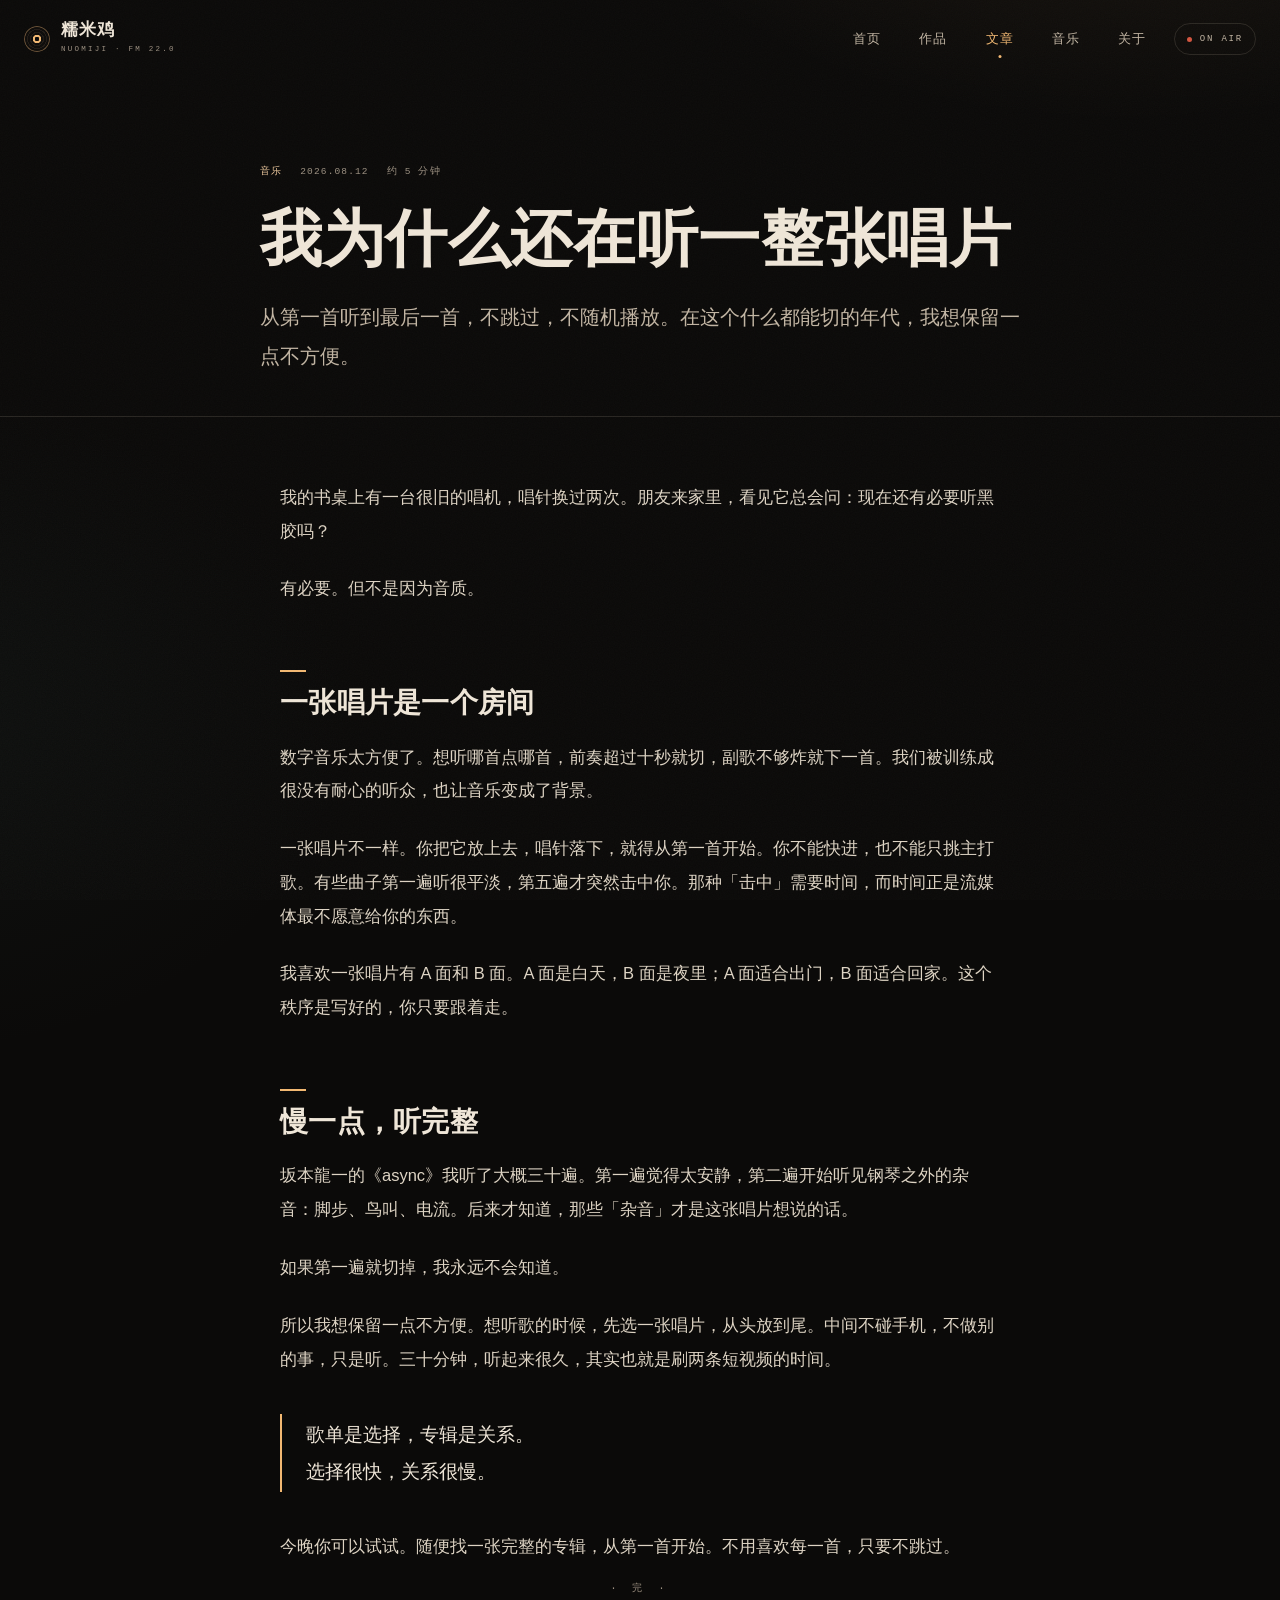
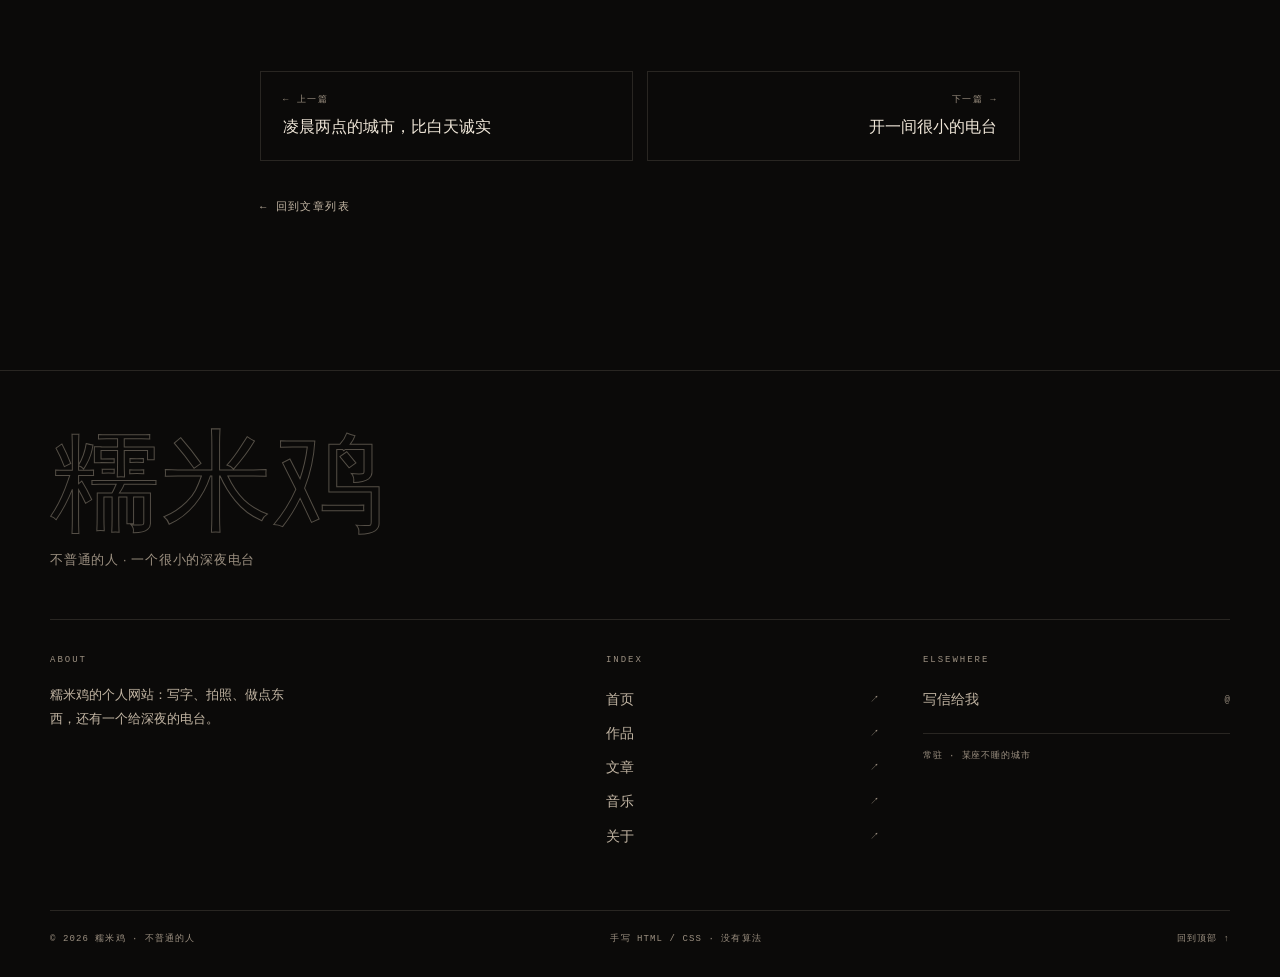
==== posts/still-playing-records.html @ 923f2150 "Add files via upload" ====
<!DOCTYPE html>
<html lang="zh-CN">
<head>
  <meta charset="UTF-8">
  <meta name="viewport" content="width=device-width, initial-scale=1">
  <title>我为什么还在听一整张唱片 — 糯米鸡</title>
  <meta name="description" content="从第一首听到最后一首，不跳过，不随机播放。在这个什么都能切的年代，我想保留一点不方便。">
  <meta name="theme-color" content="#0b0a09">
  <meta name="color-scheme" content="dark">
  <meta property="og:type" content="article">
  <meta property="og:title" content="我为什么还在听一整张唱片 — 糯米鸡">
  <meta property="og:image" content="../assets/img/track-night.jpg">
  <link rel="icon" href="../favicon.svg" type="image/svg+xml">
  <link rel="stylesheet" href="../assets/css/style.css">
</head>
<body id="top" data-page="blog" data-root="../">

  <a class="skip-link" href="#main">跳到主要内容</a>
  <div data-site-header></div>

  <main id="main">
    <article>
      <header class="article-head">
        <div class="wrap">
          <div class="article-meta">
            <span class="tag">音乐</span>
            <span>2026.08.12</span>
            <span>约 5 分钟</span>
          </div>
          <h1 class="article-title">我为什么还在听一整张唱片</h1>
          <p class="article-lede">
            从第一首听到最后一首，不跳过，不随机播放。在这个什么都能切的年代，我想保留一点不方便。
          </p>
        </div>
      </header>

      <div class="article-body">
        <p>我的书桌上有一台很旧的唱机，唱针换过两次。朋友来家里，看见它总会问：现在还有必要听黑胶吗？</p>
        <p>有必要。但不是因为音质。</p>

        <h2>一张唱片是一个房间</h2>
        <p>数字音乐太方便了。想听哪首点哪首，前奏超过十秒就切，副歌不够炸就下一首。我们被训练成很没有耐心的听众，也让音乐变成了背景。</p>
        <p>一张唱片不一样。你把它放上去，唱针落下，就得从第一首开始。你不能快进，也不能只挑主打歌。有些曲子第一遍听很平淡，第五遍才突然击中你。那种「击中」需要时间，而时间正是流媒体最不愿意给你的东西。</p>
        <p>我喜欢一张唱片有 A 面和 B 面。A 面是白天，B 面是夜里；A 面适合出门，B 面适合回家。这个秩序是写好的，你只要跟着走。</p>

        <h2>慢一点，听完整</h2>
        <p>坂本龍一的《async》我听了大概三十遍。第一遍觉得太安静，第二遍开始听见钢琴之外的杂音：脚步、鸟叫、电流。后来才知道，那些「杂音」才是这张唱片想说的话。</p>
        <p>如果第一遍就切掉，我永远不会知道。</p>
        <p>所以我想保留一点不方便。想听歌的时候，先选一张唱片，从头放到尾。中间不碰手机，不做别的事，只是听。三十分钟，听起来很久，其实也就是刷两条短视频的时间。</p>

        <blockquote>
          歌单是选择，专辑是关系。<br>
          选择很快，关系很慢。
        </blockquote>

        <p>今晚你可以试试。随便找一张完整的专辑，从第一首开始。不用喜欢每一首，只要不跳过。</p>

        <p class="article-end">· 完 ·</p>
      </div>
    </article>

    <nav class="article-nav" aria-label="文章导航">
      <a href="the-city-at-2am.html">
        <span>← 上一篇</span>
        <strong>凌晨两点的城市，比白天诚实</strong>
      </a>
      <a class="next" href="a-small-radio-station.html">
        <span>下一篇 →</span>
        <strong>开一间很小的电台</strong>
      </a>
    </nav>
    <p class="article-back"><a class="link-arrow" href="../blog.html">← 回到文章列表</a></p>
  </main>

  <div data-site-footer></div>

  <script src="../assets/js/data.js"></script>
  <script src="../assets/js/site.js"></script>
  <script src="../assets/js/player.js"></script>
</body>
</html>
---- assets/css/style.css ----
/* =========================================================
   糯米鸡 · 深夜频道
   ---------------------------------------------------------
   想改颜色？看下面 :root 里的变量，改一处全站生效。
   想改字号？大部分用了 clamp()，会随屏幕自动缩放。
   ========================================================= */

:root {
  /* 颜色 */
  --bg: #0b0a09;
  --bg-deep: #080706;
  --panel: #141110;
  --panel-2: #191512;
  --line: rgba(238, 224, 200, 0.13);
  --line-strong: rgba(238, 224, 200, 0.28);
  --text: #efe6d8;
  --text-dim: #c2b5a3;
  --muted: #9c9081;
  --amber: #f2b872;
  --amber-soft: #e8c49a;
  --ember: #d9754a;
  --red: #d4553f;

  /* 字体 */
  --serif: "Noto Serif SC", "Source Han Serif SC", "Songti SC", "STSong", Georgia, serif;
  --sans: "Segoe UI", "Noto Sans SC", "Microsoft YaHei", "PingFang SC", sans-serif;
  --mono: "Consolas", "SFMono-Regular", "Roboto Mono", ui-monospace, monospace;

  /* 布局 */
  --wrap: 1180px;
  --gutter: 24px;
}

*,
*::before,
*::after {
  box-sizing: border-box;
}

html {
  scroll-behavior: smooth;
}

body {
  margin: 0;
  min-height: 100vh;
  font-family: var(--sans);
  font-size: 16px;
  line-height: 1.8;
  color: var(--text);
  background:
    radial-gradient(1000px 700px at 88% -12%, rgba(242, 184, 114, 0.10), transparent 62%),
    radial-gradient(760px 560px at -8% 28%, rgba(64, 102, 98, 0.08), transparent 60%),
    var(--bg);
  -webkit-font-smoothing: antialiased;
  text-rendering: optimizeLegibility;
  overflow-x: hidden;
}

/* 全站颗粒感，像一张旧纸 */
body::after {
  content: "";
  position: fixed;
  inset: 0;
  z-index: 90;
  pointer-events: none;
  opacity: 0.05;
  background-image: url("data:image/svg+xml,%3Csvg xmlns='http://www.w3.org/2000/svg' width='180' height='180'%3E%3Cfilter id='n'%3E%3CfeTurbulence type='fractalNoise' baseFrequency='0.82' numOctaves='3' stitchTiles='stitch'/%3E%3C/filter%3E%3Crect width='100%25' height='100%25' filter='url(%23n)' opacity='0.6'/%3E%3C/svg%3E");
}

img {
  display: block;
  max-width: 100%;
  height: auto;
}

a {
  color: inherit;
  text-decoration: none;
}

button {
  font: inherit;
  color: inherit;
  background: none;
  border: 0;
  cursor: pointer;
}

input {
  font: inherit;
}

h1,
h2,
h3,
h4 {
  margin: 0;
  font-family: var(--serif);
  font-weight: 600;
  line-height: 1.18;
  letter-spacing: 0.01em;
  text-wrap: balance;
}

p {
  margin: 0;
}

ol,
ul {
  margin: 0;
  padding: 0;
  list-style: none;
}

::selection {
  background: var(--amber);
  color: #161210;
}

:focus-visible {
  outline: 2px solid var(--amber);
  outline-offset: 4px;
}

::-webkit-scrollbar {
  width: 10px;
}
::-webkit-scrollbar-track {
  background: var(--bg);
}
::-webkit-scrollbar-thumb {
  background: #2a2521;
  border: 2px solid var(--bg);
  border-radius: 8px;
}

.skip-link {
  position: fixed;
  left: 16px;
  top: -60px;
  z-index: 300;
  padding: 10px 16px;
  background: var(--amber);
  color: #161210;
  font-size: 13px;
  transition: top 0.2s;
}
.skip-link:focus {
  top: 16px;
}

.wrap {
  width: min(var(--wrap), calc(100% - var(--gutter) * 2));
  margin-inline: auto;
}

.eyebrow {
  display: flex;
  align-items: center;
  gap: 12px;
  font-family: var(--mono);
  font-size: 10.5px;
  letter-spacing: 0.2em;
  text-transform: uppercase;
  color: var(--muted);
}

.live {
  display: inline-flex;
  align-items: center;
  gap: 8px;
  padding: 5px 11px;
  border: 1px solid rgba(242, 184, 114, 0.32);
  border-radius: 999px;
  color: var(--amber);
  font-size: 9px;
  letter-spacing: 0.18em;
  white-space: nowrap;
}

.live-dot {
  width: 5px;
  height: 5px;
  border-radius: 50%;
  background: var(--red);
  box-shadow: 0 0 0 0 rgba(212, 85, 63, 0.55);
  animation: pulse 2.6s ease-out infinite;
}

@keyframes pulse {
  0% { box-shadow: 0 0 0 0 rgba(212, 85, 63, 0.5); }
  70% { box-shadow: 0 0 0 7px rgba(212, 85, 63, 0); }
  100% { box-shadow: 0 0 0 0 rgba(212, 85, 63, 0); }
}

/* ---------------- 按钮 & 链接 ---------------- */

.btn {
  display: inline-flex;
  align-items: center;
  justify-content: center;
  gap: 10px;
  min-height: 50px;
  padding: 0 24px;
  border: 1px solid transparent;
  border-radius: 999px;
  font-size: 13.5px;
  letter-spacing: 0.04em;
  transition: background 0.25s, color 0.25s, border-color 0.25s, transform 0.25s;
}

.btn svg {
  width: 14px;
  height: 14px;
}

.btn-solid {
  background: var(--amber);
  color: #17130f;
  font-weight: 600;
}

.btn-solid:hover {
  background: #ffcb8b;
  transform: translateY(-2px);
}

.btn-line {
  border-color: var(--line-strong);
  color: var(--text);
}

.btn-line:hover {
  border-color: var(--amber);
  color: var(--amber);
  transform: translateY(-2px);
}

.btn-line span {
  font-size: 12px;
}

.link-arrow {
  display: inline-flex;
  align-items: center;
  gap: 8px;
  font-family: var(--mono);
  font-size: 10.5px;
  letter-spacing: 0.14em;
  text-transform: uppercase;
  color: var(--text-dim);
  white-space: nowrap;
  transition: color 0.25s;
}

.link-arrow span {
  transition: transform 0.25s;
}

.link-arrow:hover {
  color: var(--amber);
}

.link-arrow:hover span {
  transform: translate(2px, -2px);
}

/* ---------------- 顶部导航 ---------------- */

.site-head {
  position: sticky;
  top: 0;
  z-index: 80;
  border-bottom: 1px solid transparent;
  transition: background 0.35s, border-color 0.35s, backdrop-filter 0.35s;
}

.site-head.is-scrolled {
  background: rgba(11, 10, 9, 0.84);
  border-bottom-color: var(--line);
  -webkit-backdrop-filter: blur(16px);
  backdrop-filter: blur(16px);
}

.head-inner {
  display: flex;
  align-items: center;
  justify-content: space-between;
  gap: 28px;
  width: min(1320px, calc(100% - var(--gutter) * 2));
  height: 78px;
  margin-inline: auto;
}

.brand {
  display: inline-flex;
  align-items: center;
  gap: 11px;
  flex-shrink: 0;
}

.brand-disc {
  position: relative;
  width: 26px;
  height: 26px;
  border-radius: 50%;
  background:
    radial-gradient(circle at 50% 50%, var(--bg) 0 2px, var(--amber) 2.5px 4px, transparent 4.5px),
    repeating-radial-gradient(circle at 50% 50%, #211b16 0 1px, #0e0c0a 1px 3px);
  box-shadow: inset 0 0 0 1px rgba(242, 184, 114, 0.35);
  transition: transform 0.6s;
}

.brand:hover .brand-disc {
  transform: rotate(180deg);
}

.brand-name {
  display: block;
  font-family: var(--serif);
  font-size: 17px;
  font-weight: 600;
  letter-spacing: 0.06em;
  line-height: 1.1;
}

.brand-text {
  display: block;
  min-width: 0;
}

.brand-sub {
  display: block;
  margin-top: 3px;
  font-family: var(--mono);
  font-size: 7.5px;
  letter-spacing: 0.3em;
  color: var(--muted);
}

.nav-desktop {
  display: flex;
  align-items: center;
  gap: clamp(20px, 3vw, 38px);
  margin-left: auto;
}

.nav-desktop a {
  position: relative;
  padding: 6px 0;
  font-size: 13px;
  letter-spacing: 0.08em;
  color: var(--text-dim);
  transition: color 0.25s;
}

.nav-desktop a::after {
  content: "";
  position: absolute;
  left: 50%;
  bottom: -1px;
  width: 3px;
  height: 3px;
  border-radius: 50%;
  background: var(--amber);
  opacity: 0;
  transform: translateX(-50%) scale(0);
  transition: 0.25s;
}

.nav-desktop a:hover {
  color: var(--text);
}

.nav-desktop a.is-active {
  color: var(--amber);
}

.nav-desktop a.is-active::after {
  opacity: 1;
  transform: translateX(-50%) scale(1);
}

.head-side {
  display: flex;
  align-items: center;
  gap: 14px;
}

.on-air {
  display: inline-flex;
  align-items: center;
  gap: 8px;
  padding: 7px 12px;
  border: 1px solid var(--line);
  border-radius: 999px;
  font-family: var(--mono);
  font-size: 9px;
  letter-spacing: 0.2em;
  color: var(--text-dim);
}

.on-air .dot {
  width: 5px;
  height: 5px;
  border-radius: 50%;
  background: var(--red);
  animation: blink 2.2s steps(2, end) infinite;
}

@keyframes blink {
  50% { opacity: 0.25; }
}

.menu-btn {
  display: none;
  align-items: center;
  gap: 10px;
  padding: 8px 0 8px 10px;
  font-family: var(--mono);
  font-size: 10px;
  letter-spacing: 0.18em;
  color: var(--text-dim);
}

.menu-btn i {
  display: block;
  width: 20px;
  border-top: 1px solid currentColor;
  border-bottom: 1px solid currentColor;
  height: 7px;
  transition: 0.3s;
}

.mobile-menu {
  position: fixed;
  inset: 0;
  width: 100%;
  max-width: none;
  height: 100%;
  max-height: none;
  margin: 0;
  padding: 24px var(--gutter) 36px;
  border: 0;
  display: none;
  flex-direction: column;
  overflow: auto;
  color: var(--text);
  background:
    radial-gradient(700px 500px at 90% 0%, rgba(242, 184, 114, 0.13), transparent 60%),
    var(--bg);
}

.mobile-menu[open] {
  display: flex;
  animation: menu-in 0.3s ease both;
}

.mobile-menu:focus {
  outline: none;
}

.mobile-menu::backdrop {
  background: rgba(6, 5, 4, 0.72);
  -webkit-backdrop-filter: blur(8px);
  backdrop-filter: blur(8px);
}

@keyframes menu-in {
  from { opacity: 0; }
  to { opacity: 1; }
}

.mobile-menu-top {
  display: flex;
  align-items: center;
  justify-content: space-between;
  height: 54px;
}

.menu-close {
  width: 44px;
  height: 44px;
  border: 1px solid var(--line);
  border-radius: 50%;
  display: grid;
  place-items: center;
  font-size: 18px;
  color: var(--text-dim);
}

.mobile-nav {
  margin-top: auto;
  margin-bottom: auto;
  display: flex;
  flex-direction: column;
  gap: 4px;
}

.mobile-nav a {
  display: flex;
  align-items: baseline;
  gap: 16px;
  padding: 10px 0;
  font-family: var(--serif);
  font-size: clamp(34px, 9vw, 46px);
  border-bottom: 1px solid var(--line);
}

.mobile-nav a span {
  font-family: var(--mono);
  font-size: 9px;
  letter-spacing: 0.2em;
  color: var(--muted);
}

.mobile-nav a.is-active {
  color: var(--amber);
}

.mobile-menu-foot {
  display: flex;
  justify-content: space-between;
  gap: 16px;
  font-family: var(--mono);
  font-size: 9px;
  letter-spacing: 0.16em;
  color: var(--muted);
  text-transform: uppercase;
}

/* ---------------- 页脚 ---------------- */

.site-foot {
  margin-top: clamp(90px, 12vw, 150px);
  border-top: 1px solid var(--line);
  padding: 56px 0 30px;
}

.foot-word {
  font-family: var(--serif);
  font-size: clamp(54px, 10vw, 110px);
  line-height: 1;
  letter-spacing: 0.02em;
  color: transparent;
  -webkit-text-stroke: 1px rgba(238, 224, 200, 0.32);
}

.foot-tag {
  margin-top: 12px;
  font-size: 12.5px;
  letter-spacing: 0.06em;
  color: var(--muted);
}

.foot-grid {
  display: grid;
  grid-template-columns: 1.5fr 0.8fr 0.9fr;
  gap: 44px;
  margin-top: 48px;
  padding-top: 32px;
  border-top: 1px solid var(--line);
}

.foot-label {
  margin-bottom: 14px;
  font-family: var(--mono);
  font-size: 9px;
  letter-spacing: 0.22em;
  color: var(--muted);
  text-transform: uppercase;
}

.foot-about {
  max-width: 34ch;
  font-size: 13px;
  line-height: 1.9;
  color: var(--text-dim);
}

.foot-links a,
.foot-links span {
  display: flex;
  align-items: center;
  justify-content: space-between;
  padding: 5px 0;
  font-size: 13.5px;
  color: var(--text-dim);
  transition: color 0.2s;
}

.foot-links a:hover {
  color: var(--amber);
}

.foot-links em {
  font-style: normal;
  font-family: var(--mono);
  font-size: 9px;
  color: var(--muted);
}

.foot-place {
  margin-top: 16px;
  padding-top: 14px;
  border-top: 1px solid var(--line);
  font-family: var(--mono);
  font-size: 9px;
  line-height: 1.9;
  letter-spacing: 0.1em;
  color: var(--muted);
}

.foot-bottom {
  display: flex;
  justify-content: space-between;
  gap: 20px;
  margin-top: 56px;
  padding-top: 20px;
  border-top: 1px solid var(--line);
  font-family: var(--mono);
  font-size: 9px;
  letter-spacing: 0.12em;
  color: var(--muted);
  text-transform: uppercase;
}

.foot-bottom a:hover {
  color: var(--amber);
}

/* ---------------- 首页 Hero ---------------- */

.hero {
  position: relative;
  padding: clamp(48px, 7vw, 84px) 0 0;
  overflow: hidden;
}

.hero::before {
  content: "";
  position: absolute;
  width: 60vw;
  height: 60vw;
  max-width: 760px;
  max-height: 760px;
  right: -14vw;
  top: -18vw;
  border-radius: 50%;
  background: radial-gradient(circle, rgba(242, 184, 114, 0.12), transparent 62%);
  pointer-events: none;
}

.hero-grid {
  display: grid;
  grid-template-columns: minmax(0, 1.15fr) minmax(280px, 0.85fr);
  align-items: center;
  gap: clamp(32px, 6vw, 72px);
}

.hero-eyebrow {
  flex-wrap: wrap;
  margin-bottom: clamp(24px, 4vw, 38px);
}

.hero-name {
  font-size: clamp(74px, 12.5vw, 164px);
  line-height: 0.94;
  letter-spacing: 0.015em;
  font-weight: 600;
}

.hero-period {
  color: var(--amber);
}

.hero-tag {
  margin-top: 16px;
  font-family: var(--serif);
  font-size: clamp(20px, 2.6vw, 30px);
  letter-spacing: 0.22em;
  color: var(--amber-soft);
}

.hero-lede {
  max-width: 32em;
  margin-top: 26px;
  font-size: 15.5px;
  line-height: 2;
  color: var(--text-dim);
}

.hero-actions {
  display: flex;
  flex-wrap: wrap;
  gap: 12px;
  margin-top: 34px;
}

.hero-note {
  margin-top: 28px;
  font-family: var(--mono);
  font-size: 9.5px;
  letter-spacing: 0.2em;
  color: var(--muted);
  text-transform: uppercase;
}

.hero-visual {
  display: flex;
  flex-direction: column;
  align-items: center;
  gap: 18px;
  width: 100%;
  max-width: 460px;
  justify-self: end;
}

.vinyl-wrap {
  position: relative;
  display: grid;
  place-items: center;
  width: 100%;
  aspect-ratio: 1;
}

.vinyl-glow {
  position: absolute;
  inset: -14%;
  border-radius: 50%;
  background: radial-gradient(circle, rgba(242, 184, 114, 0.2), transparent 62%);
  filter: blur(16px);
}

.vinyl-wrap::after {
  content: "";
  position: absolute;
  inset: 1%;
  border: 1px solid var(--line);
  border-radius: 50%;
  pointer-events: none;
}

.vinyl {
  width: 88%;
  aspect-ratio: 1;
  border-radius: 50%;
  object-fit: cover;
  animation: spin 120s linear infinite;
  box-shadow:
    0 30px 70px rgba(0, 0, 0, 0.65),
    0 0 0 1px rgba(238, 224, 200, 0.08);
}

.vinyl-hole {
  position: absolute;
  width: 11px;
  height: 11px;
  border-radius: 50%;
  background: var(--bg);
  box-shadow: 0 0 0 1px rgba(238, 224, 200, 0.3);
}

@keyframes spin {
  to { transform: rotate(360deg); }
}

.hero-caption {
  display: flex;
  justify-content: space-between;
  width: 88%;
  font-family: var(--mono);
  font-size: 8.5px;
  letter-spacing: 0.2em;
  color: var(--muted);
  text-transform: uppercase;
}

/* 滚动字幕 */

.marquee {
  margin-top: clamp(48px, 7vw, 84px);
  padding: 15px 0;
  border-top: 1px solid var(--line);
  border-bottom: 1px solid var(--line);
  overflow: hidden;
}

.marquee-track {
  display: flex;
  width: max-content;
  animation: marquee 36s linear infinite;
  white-space: nowrap;
}

.marquee-group {
  display: flex;
  align-items: center;
  gap: 34px;
  flex-shrink: 0;
  padding-right: 34px;
}

.marquee:hover .marquee-track {
  animation-play-state: paused;
}

.marquee span {
  font-family: var(--serif);
  font-size: 17px;
  color: var(--text-dim);
  letter-spacing: 0.08em;
}

.marquee i {
  font-style: normal;
  font-size: 10px;
  color: var(--amber);
}

@keyframes marquee {
  to { transform: translateX(-50%); }
}

.clock-sep {
  color: var(--amber);
  padding: 0 1px;
}

/* ---------------- 通用 section ---------------- */

.section {
  padding-top: clamp(76px, 10vw, 124px);
}

.sec-head {
  display: grid;
  grid-template-columns: 56px minmax(0, 1fr) auto;
  align-items: end;
  gap: 18px;
  margin-bottom: 36px;
  padding-bottom: 24px;
  border-bottom: 1px solid var(--line);
}

.sec-index {
  padding-bottom: 6px;
  font-family: var(--mono);
  font-size: 10px;
  letter-spacing: 0.2em;
  color: var(--amber);
}

.sec-head h2 {
  font-size: clamp(30px, 4vw, 44px);
}

.sec-en {
  margin-top: 8px;
  font-family: var(--mono);
  font-size: 9px;
  letter-spacing: 0.26em;
  color: var(--muted);
  text-transform: uppercase;
}

.sec-head .link-arrow {
  padding-bottom: 6px;
}

/* ---------------- 作品卡片 ---------------- */

.works-featured {
  display: grid;
  grid-template-columns: 1.18fr 0.82fr;
  grid-auto-rows: clamp(220px, 23vw, 286px);
  gap: 16px;
}

.works-featured .work-card:first-child {
  grid-row: span 2;
}

.work-card {
  position: relative;
  height: 100%;
  overflow: hidden;
  border: 1px solid var(--line);
  background: var(--panel);
}

.work-link {
  position: relative;
  display: block;
  height: 100%;
  width: 100%;
  text-align: left;
}

.work-media {
  position: absolute;
  inset: 0;
}

.work-media img {
  width: 100%;
  height: 100%;
  object-fit: cover;
  filter: saturate(0.92) brightness(0.86);
  transition: transform 1.1s cubic-bezier(0.2, 0.7, 0, 1), filter 0.5s;
}

.work-media::after {
  content: "";
  position: absolute;
  inset: 0;
  background: linear-gradient(
    180deg,
    rgba(8, 6, 5, 0.4) 0%,
    rgba(8, 6, 5, 0) 34%,
    rgba(8, 6, 5, 0.12) 55%,
    rgba(8, 6, 5, 0.94) 100%
  );
}

.work-card:hover .work-media img {
  transform: scale(1.045);
  filter: saturate(1) brightness(0.98);
}

.work-tags {
  position: absolute;
  top: 15px;
  left: 16px;
  right: 16px;
  z-index: 2;
  display: flex;
  justify-content: space-between;
  gap: 12px;
  font-family: var(--mono);
  font-size: 9px;
  letter-spacing: 0.16em;
  text-transform: uppercase;
  color: rgba(239, 230, 216, 0.85);
}

.work-tags span:last-child {
  color: var(--amber);
}

.work-caption {
  position: absolute;
  left: 20px;
  right: 66px;
  bottom: 18px;
  z-index: 2;
}

.work-kicker {
  display: block;
  margin-bottom: 7px;
  font-family: var(--mono);
  font-size: 9px;
  letter-spacing: 0.2em;
  color: var(--amber);
  text-transform: uppercase;
}

.work-caption h3 {
  font-size: clamp(18px, 1.8vw, 24px);
  line-height: 1.35;
}

.work-desc {
  display: block;
  max-height: 0;
  margin-top: 7px;
  overflow: hidden;
  font-size: 12.5px;
  line-height: 1.7;
  color: rgba(239, 230, 216, 0.78);
  opacity: 0;
  transition: max-height 0.45s, opacity 0.45s;
}

.work-card:hover .work-desc {
  max-height: 76px;
  opacity: 1;
}

.work-arrow {
  position: absolute;
  right: 16px;
  bottom: 16px;
  z-index: 2;
  display: grid;
  place-items: center;
  width: 34px;
  height: 34px;
  border: 1px solid var(--line-strong);
  border-radius: 50%;
  font-size: 13px;
  color: var(--text);
  opacity: 0;
  transform: translateY(6px);
  transition: 0.35s;
}

.work-card:hover .work-arrow {
  opacity: 1;
  transform: none;
  border-color: var(--amber);
  color: var(--amber);
}

.works-featured .work-card:not(:first-child) .work-desc {
  display: none;
}

.works-featured .work-card:not(:first-child) .work-caption h3 {
  font-size: clamp(17px, 1.5vw, 21px);
}

/* 作品页网格 */

.works-grid {
  display: grid;
  grid-template-columns: repeat(3, minmax(0, 1fr));
  gap: 16px;
}

.works-grid .work-card {
  height: auto;
  aspect-ratio: 4 / 3;
}

.filters {
  display: flex;
  flex-wrap: wrap;
  gap: 8px;
  margin-bottom: 30px;
}

.filter {
  display: inline-flex;
  align-items: center;
  gap: 7px;
  padding: 8px 15px;
  border: 1px solid var(--line);
  border-radius: 999px;
  font-family: var(--mono);
  font-size: 10px;
  letter-spacing: 0.12em;
  color: var(--muted);
  transition: 0.25s;
}

.filter span {
  font-size: 8.5px;
  opacity: 0.55;
}

.filter:hover {
  color: var(--text);
  border-color: var(--line-strong);
}

.filter.is-active {
  background: var(--amber);
  border-color: var(--amber);
  color: #17130f;
}

.filter.is-active span {
  opacity: 0.7;
}

.empty {
  padding: 70px 0;
  text-align: center;
  font-family: var(--serif);
  font-size: 20px;
  color: var(--muted);
}

/* ---------------- 文章列表 ---------------- */

.post-list {
  border-top: 1px solid var(--line);
}

.post-row {
  display: grid;
  grid-template-columns: 112px minmax(0, 1fr) 84px 26px;
  align-items: start;
  gap: 24px;
  padding: 26px 0;
  border-bottom: 1px solid var(--line);
  transition: background 0.3s, padding 0.3s;
}

.post-row:hover {
  background: rgba(242, 184, 114, 0.035);
}

.post-date {
  padding-top: 7px;
  font-family: var(--mono);
  font-size: 10px;
  letter-spacing: 0.08em;
  color: var(--muted);
  white-space: nowrap;
}

.post-title {
  display: block;
  font-family: var(--serif);
  font-size: clamp(19px, 2.1vw, 26px);
  line-height: 1.45;
  transition: color 0.25s;
}

.post-row:hover .post-title {
  color: var(--amber);
}

.post-excerpt {
  display: -webkit-box;
  max-width: 66ch;
  margin-top: 7px;
  overflow: hidden;
  font-size: 13.5px;
  line-height: 1.8;
  color: var(--muted);
  -webkit-line-clamp: 2;
  -webkit-box-orient: vertical;
}

.post-tag {
  justify-self: start;
  margin-top: 6px;
  padding: 3px 9px;
  border: 1px solid rgba(242, 184, 114, 0.25);
  border-radius: 999px;
  font-family: var(--mono);
  font-size: 8.5px;
  letter-spacing: 0.1em;
  color: var(--amber-soft);
  white-space: nowrap;
}

.post-arrow {
  align-self: center;
  font-size: 14px;
  color: var(--muted);
  transition: 0.25s;
}

.post-row:hover .post-arrow {
  color: var(--amber);
  transform: translate(2px, -2px);
}

.post-year {
  display: flex;
  align-items: baseline;
  gap: 14px;
  margin: 44px 0 6px;
  font-family: var(--serif);
  font-size: 26px;
  color: var(--text);
}

.post-year em {
  font-family: var(--mono);
  font-size: 9px;
  font-style: normal;
  letter-spacing: 0.22em;
  color: var(--muted);
}

.post-year:first-child {
  margin-top: 0;
}

.blog-layout {
  display: grid;
  grid-template-columns: minmax(0, 1fr) 296px;
  gap: clamp(40px, 6vw, 72px);
  align-items: start;
}

.blog-aside {
  position: sticky;
  top: 110px;
  padding-left: 26px;
  border-left: 1px solid var(--line);
}

.blog-aside h3 {
  font-size: 20px;
  margin-bottom: 12px;
}

.blog-aside p {
  font-size: 13.5px;
  line-height: 1.9;
  color: var(--muted);
}

.blog-aside .aside-block + .aside-block {
  margin-top: 30px;
  padding-top: 26px;
  border-top: 1px solid var(--line);
}

.blog-aside .link-arrow {
  margin-top: 14px;
}

/* ---------------- 深夜频道 · 首页播放器 ---------------- */

.radio-card > audio,
.player > audio {
  display: none;
}

.radio-card {
  display: grid;
  grid-template-columns: minmax(240px, 360px) minmax(0, 1fr);
  gap: clamp(26px, 4vw, 52px);
  padding: clamp(18px, 2.6vw, 30px);
  border: 1px solid var(--line);
  background:
    linear-gradient(140deg, rgba(242, 184, 114, 0.07), transparent 42%),
    var(--panel);
}

.radio-art {
  position: relative;
  aspect-ratio: 1;
  overflow: hidden;
  border: 1px solid var(--line);
}

.radio-art img {
  width: 100%;
  height: 100%;
  object-fit: cover;
}

.radio-badge {
  position: absolute;
  top: 14px;
  left: 14px;
  display: inline-flex;
  align-items: center;
  gap: 7px;
  padding: 5px 10px;
  border-radius: 999px;
  background: rgba(10, 8, 7, 0.7);
  -webkit-backdrop-filter: blur(8px);
  backdrop-filter: blur(8px);
  font-family: var(--mono);
  font-size: 8px;
  letter-spacing: 0.18em;
  color: var(--amber);
}

.radio-badge::before {
  content: "";
  width: 4px;
  height: 4px;
  border-radius: 50%;
  background: var(--red);
}

.radio-body {
  display: flex;
  flex-direction: column;
  min-width: 0;
}

.radio-title {
  margin-top: 8px;
  font-size: clamp(32px, 4vw, 48px);
  line-height: 1.05;
}

.radio-note {
  margin-top: 8px;
  font-size: 13.5px;
  color: var(--text-dim);
}

.wave {
  display: flex;
  align-items: flex-end;
  gap: 3px;
  height: 42px;
  margin-top: 22px;
  overflow: hidden;
}

.wave span {
  flex: 1;
  min-height: 2px;
  border-radius: 1px;
  background: linear-gradient(to top, rgba(217, 117, 74, 0.5), var(--amber));
  opacity: 0.32;
  transition: opacity 0.3s;
}

.radio-card.is-playing .wave span {
  opacity: 0.85;
  animation: wave 1.2s ease-in-out infinite alternate;
  animation-delay: calc(var(--i) * 0.055s);
}

@keyframes wave {
  from { transform: scaleY(0.35); }
  to { transform: scaleY(1); }
}

.progress {
  position: relative;
  height: 22px;
  margin-top: 14px;
  cursor: pointer;
  touch-action: none;
}

.progress::before {
  content: "";
  position: absolute;
  left: 0;
  right: 0;
  top: 10px;
  height: 2px;
  background: rgba(238, 224, 200, 0.14);
}

.progress-fill {
  position: absolute;
  left: 0;
  top: 10px;
  height: 2px;
  width: 0%;
  background: var(--amber);
}

.progress-fill::after {
  content: "";
  position: absolute;
  right: -3px;
  top: -3px;
  width: 8px;
  height: 8px;
  border-radius: 50%;
  background: var(--amber);
  opacity: 0;
  transition: opacity 0.2s;
}

.progress:hover .progress-fill::after {
  opacity: 1;
}

.radio-times {
  display: flex;
  justify-content: space-between;
  margin-top: -4px;
  font-family: var(--mono);
  font-size: 9px;
  letter-spacing: 0.1em;
  color: var(--muted);
}

.radio-actions {
  display: flex;
  align-items: center;
  gap: 16px;
  margin-top: 20px;
}

.play-orb {
  display: grid;
  place-items: center;
  width: 54px;
  height: 54px;
  flex-shrink: 0;
  border-radius: 50%;
  background: var(--amber);
  color: #17130f;
  transition: transform 0.25s, background 0.25s;
}

.play-orb:hover {
  transform: scale(1.06);
  background: #ffcb8b;
}

.play-orb svg {
  width: 17px;
  height: 17px;
}

.radio-hint {
  font-family: var(--mono);
  font-size: 9px;
  line-height: 1.9;
  letter-spacing: 0.12em;
  color: var(--muted);
  text-transform: uppercase;
}

.track-list {
  margin-top: 20px;
  border-top: 1px solid var(--line);
}

.track-list button {
  display: grid;
  grid-template-columns: 30px minmax(0, 1fr) auto;
  align-items: center;
  gap: 10px;
  width: 100%;
  padding: 11px 0;
  border-bottom: 1px solid var(--line);
  text-align: left;
  font-size: 13px;
  color: var(--text-dim);
  transition: color 0.2s;
}

.track-list button:hover {
  color: var(--text);
}

.track-list button.is-active {
  color: var(--amber);
}

.track-list .idx {
  font-family: var(--mono);
  font-size: 9px;
  color: var(--muted);
}

.track-list .dur {
  font-family: var(--mono);
  font-size: 9px;
  color: var(--muted);
}

/* ---------------- 关于首页片段 ---------------- */

.about-teaser {
  display: grid;
  grid-template-columns: 0.85fr 1.15fr;
  gap: clamp(32px, 6vw, 72px);
  align-items: center;
}

.about-teaser figure {
  margin: 0;
  position: relative;
}

.about-teaser img {
  width: 100%;
  aspect-ratio: 4 / 3;
  object-fit: cover;
  border: 1px solid var(--line);
  filter: saturate(0.9);
}

.about-teaser blockquote {
  margin: 0;
}

.about-teaser h2 {
  margin-top: 16px;
  font-size: clamp(27px, 3.4vw, 40px);
  line-height: 1.5;
}

.about-teaser p {
  max-width: 46ch;
  margin-top: 18px;
  font-size: 14px;
  line-height: 1.95;
  color: var(--text-dim);
}

.about-teaser .link-arrow {
  margin-top: 24px;
}

/* ---------------- 页面头部 ---------------- */

.page-head {
  padding: clamp(52px, 8vw, 96px) 0 clamp(34px, 5vw, 54px);
  border-bottom: 1px solid var(--line);
}

.page-head .eyebrow {
  margin-bottom: 22px;
}

.page-head h1 {
  font-size: clamp(54px, 9vw, 108px);
  line-height: 1;
}

.page-head .dot {
  color: var(--amber);
}

.page-lede {
  max-width: 36em;
  margin-top: 22px;
  font-family: var(--serif);
  font-size: clamp(17px, 2vw, 21px);
  line-height: 1.9;
  color: var(--text-dim);
}

.page-meta {
  display: flex;
  flex-wrap: wrap;
  gap: 18px;
  margin-top: 28px;
  font-family: var(--mono);
  font-size: 9.5px;
  letter-spacing: 0.16em;
  color: var(--muted);
  text-transform: uppercase;
}

.page-meta span {
  display: inline-flex;
  align-items: center;
  gap: 8px;
}

.page-meta span::before {
  content: "";
  width: 3px;
  height: 3px;
  border-radius: 50%;
  background: var(--amber);
  opacity: 0.7;
}

/* ---------------- 音乐页播放器 ---------------- */

.player {
  display: grid;
  grid-template-columns: minmax(280px, 430px) minmax(0, 1fr);
  gap: clamp(28px, 4.5vw, 56px);
  padding: clamp(18px, 2.6vw, 32px);
  border: 1px solid var(--line);
  background:
    radial-gradient(700px 360px at 0% 0%, rgba(242, 184, 114, 0.06), transparent 60%),
    var(--panel);
}

.player-art {
  position: relative;
  aspect-ratio: 1;
  overflow: hidden;
  background: #070606;
  border: 1px solid var(--line);
}

.player-art img {
  width: 100%;
  height: 100%;
  object-fit: cover;
  transition: transform 10s linear, opacity 0.4s;
}

.player.is-playing .player-art img {
  transform: scale(1.045);
}

.player-art::after {
  content: "";
  position: absolute;
  inset: 0;
  box-shadow: inset 0 0 90px rgba(0, 0, 0, 0.55);
  pointer-events: none;
}

.player-no {
  position: absolute;
  left: 16px;
  bottom: 12px;
  z-index: 2;
  font-family: var(--mono);
  font-size: 10px;
  letter-spacing: 0.22em;
  color: var(--amber);
}

.player-body {
  display: flex;
  flex-direction: column;
  min-width: 0;
  padding: 6px 0;
}

.player-head h2 {
  margin-top: 10px;
  font-size: clamp(38px, 5vw, 62px);
  line-height: 1.02;
}

.player-en {
  margin-top: 9px;
  font-family: var(--mono);
  font-size: 9px;
  letter-spacing: 0.3em;
  color: var(--muted);
  text-transform: uppercase;
}

.player-note {
  max-width: 40ch;
  margin-top: 14px;
  font-size: 13.5px;
  line-height: 1.85;
  color: var(--text-dim);
}

.player-status {
  min-height: 0;
  margin-top: 8px;
  font-size: 11.5px;
  line-height: 1.7;
  color: var(--ember);
}

.player-status:empty {
  display: none;
}

.viz {
  display: flex;
  align-items: flex-end;
  gap: 3px;
  height: 54px;
  margin: 26px 0 18px;
}

.viz span {
  flex: 1;
  height: var(--h, 20px);
  min-height: 2px;
  border-radius: 1px;
  background: linear-gradient(180deg, var(--amber), rgba(217, 117, 74, 0.22));
  opacity: 0.45;
  transform-origin: bottom;
  transition: opacity 0.3s;
}

.player.is-playing .viz span {
  opacity: 0.9;
  animation: viz 1.05s ease-in-out infinite alternate;
  animation-delay: calc(var(--i) * -0.047s);
}

@keyframes viz {
  from { transform: scaleY(0.28); }
  to { transform: scaleY(1); }
}

.seek {
  position: relative;
  display: flex;
  align-items: center;
  height: 24px;
}

.seek-rail {
  position: absolute;
  left: 0;
  right: 0;
  top: 10px;
  height: 2px;
  background: rgba(238, 224, 200, 0.15);
}

.seek-fill {
  position: absolute;
  left: 0;
  top: 0;
  bottom: 0;
  width: 0%;
  background: var(--amber);
}

.seek-fill::after {
  content: "";
  position: absolute;
  right: -4px;
  top: -3px;
  width: 8px;
  height: 8px;
  border-radius: 50%;
  background: var(--amber);
  opacity: 0;
  transition: opacity 0.2s;
}

.seek:hover .seek-fill::after,
.seek:focus-within .seek-fill::after {
  opacity: 1;
}

.seek-input {
  position: absolute;
  inset: 0;
  width: 100%;
  height: 24px;
  margin: 0;
  opacity: 0;
  cursor: pointer;
}

.player-times {
  display: flex;
  justify-content: space-between;
  margin-top: 2px;
  font-family: var(--mono);
  font-size: 9px;
  letter-spacing: 0.1em;
  color: var(--muted);
}

.player-controls {
  display: flex;
  align-items: center;
  gap: 14px;
  margin-top: 14px;
}

.ctrl {
  display: grid;
  place-items: center;
  width: 42px;
  height: 42px;
  border: 1px solid var(--line);
  border-radius: 50%;
  color: var(--text-dim);
  transition: 0.25s;
}

.ctrl:hover {
  border-color: var(--amber);
  color: var(--amber);
}

.ctrl svg {
  width: 15px;
  height: 15px;
}

.play-big {
  display: grid;
  place-items: center;
  width: 64px;
  height: 64px;
  border-radius: 50%;
  background: var(--amber);
  color: #17130f;
  transition: transform 0.25s, background 0.25s;
}

.play-big:hover {
  transform: scale(1.05);
  background: #ffcb8b;
}

.play-big svg {
  width: 20px;
  height: 20px;
}

.volume {
  display: flex;
  align-items: center;
  gap: 9px;
  margin-left: auto;
  color: var(--muted);
}

.volume svg {
  width: 15px;
  height: 15px;
  flex-shrink: 0;
}

.volume input {
  width: 92px;
  accent-color: var(--amber);
}

.playlist {
  margin-top: 24px;
  border-top: 1px solid var(--line);
}

.playlist button {
  display: grid;
  grid-template-columns: 32px minmax(0, 1fr) auto 26px;
  align-items: center;
  gap: 12px;
  width: 100%;
  padding: 12px 0;
  border-bottom: 1px solid var(--line);
  text-align: left;
  color: var(--text-dim);
  transition: color 0.2s, background 0.2s;
}

.playlist button:hover {
  color: var(--text);
  background: rgba(242, 184, 114, 0.03);
}

.playlist .pl-idx {
  font-family: var(--mono);
  font-size: 9px;
  color: var(--muted);
}

.playlist .pl-title {
  font-size: 14px;
}

.playlist .pl-note {
  display: block;
  margin-top: 2px;
  font-size: 11px;
  color: var(--muted);
}

.playlist .pl-dur {
  font-family: var(--mono);
  font-size: 9px;
  color: var(--muted);
}

.playlist .pl-eq {
  display: flex;
  align-items: flex-end;
  gap: 2px;
  height: 12px;
  opacity: 0;
}

.playlist .pl-eq i {
  display: block;
  width: 2px;
  height: 100%;
  background: var(--amber);
  transform-origin: bottom;
}

.playlist button.is-active {
  color: var(--amber);
}

.playlist button.is-active .pl-idx {
  color: var(--amber);
}

.playlist button.is-active .pl-eq {
  opacity: 1;
}

.playlist button.is-active .pl-eq i {
  animation: eq 0.9s ease-in-out infinite alternate;
}

.playlist button.is-active .pl-eq i:nth-child(2) {
  animation-delay: 0.2s;
}

.playlist button.is-active .pl-eq i:nth-child(3) {
  animation-delay: 0.4s;
}

@keyframes eq {
  from { transform: scaleY(0.3); }
  to { transform: scaleY(1); }
}

.music-notes {
  display: grid;
  grid-template-columns: 0.75fr 1.25fr;
  gap: clamp(32px, 6vw, 80px);
  margin-top: clamp(56px, 8vw, 88px);
  padding-top: 44px;
  border-top: 1px solid var(--line);
}

.music-notes h2 {
  margin-top: 14px;
  font-size: clamp(28px, 3.6vw, 42px);
  line-height: 1.4;
}

.music-notes p {
  max-width: 48ch;
  font-size: 14px;
  line-height: 2;
  color: var(--text-dim);
}

.music-notes p + p {
  margin-top: 16px;
}

.player-kbd {
  margin-top: 12px;
  font-family: var(--mono);
  font-size: 9px;
  letter-spacing: 0.14em;
  color: var(--muted);
}

.playlist-block {
  grid-column: 1 / -1;
  margin-top: 6px;
  padding-top: 18px;
  border-top: 1px solid var(--line);
}

.playlist-block .playlist {
  margin-top: 0;
  border-top: 0;
}

.playlist-label {
  margin-bottom: 6px;
  color: var(--amber);
}

/* ---------------- 关于页 ---------------- */

.about-page {
  padding-top: clamp(40px, 6vw, 64px);
}

.about-hero {
  display: grid;
  grid-template-columns: 0.9fr 1.1fr;
  gap: clamp(32px, 6vw, 76px);
  align-items: center;
}

.about-photo {
  position: relative;
  margin: 0;
}

.about-photo img {
  width: 100%;
  aspect-ratio: 4 / 3;
  object-fit: cover;
  border: 1px solid var(--line);
  filter: saturate(0.9);
}

.about-photo figcaption {
  margin-top: 10px;
  font-family: var(--mono);
  font-size: 9px;
  letter-spacing: 0.12em;
  color: var(--muted);
  text-transform: uppercase;
}

.about-lede {
  font-family: var(--serif);
  font-size: clamp(24px, 3vw, 36px);
  line-height: 1.65;
}

.about-lede em {
  font-style: normal;
  color: var(--amber);
}

.about-body p {
  max-width: 44ch;
  margin-top: 18px;
  font-size: 14.5px;
  line-height: 2;
  color: var(--text-dim);
}

.about-grid {
  display: grid;
  grid-template-columns: 0.8fr 1.2fr;
  gap: clamp(32px, 6vw, 80px);
  margin-top: clamp(64px, 9vw, 100px);
  padding-top: 48px;
  border-top: 1px solid var(--line);
}

.about-grid h2 {
  font-size: clamp(26px, 3.2vw, 36px);
  line-height: 1.4;
}

.about-grid > div > p {
  max-width: 34ch;
  margin-top: 14px;
  font-size: 13px;
  line-height: 1.9;
  color: var(--muted);
}

.timeline {
  border-top: 1px solid var(--line);
}

.timeline li {
  display: grid;
  grid-template-columns: 74px minmax(0, 1fr);
  gap: 24px;
  padding: 20px 0;
  border-bottom: 1px solid var(--line);
}

.timeline .year {
  padding-top: 4px;
  font-family: var(--mono);
  font-size: 10px;
  letter-spacing: 0.12em;
  color: var(--amber);
}

.timeline h3 {
  font-size: 19px;
  line-height: 1.5;
}

.timeline p {
  margin-top: 5px;
  font-size: 13px;
  line-height: 1.85;
  color: var(--muted);
}

.now-grid {
  display: grid;
  grid-template-columns: repeat(3, minmax(0, 1fr));
  gap: 14px;
}

.now-card {
  padding: 22px;
  border: 1px solid var(--line);
  background: rgba(20, 17, 16, 0.55);
}

.now-card .eyebrow {
  font-size: 9px;
  color: var(--amber);
}

.now-card h3 {
  margin-top: 10px;
  font-size: 20px;
  line-height: 1.5;
}

.now-card p {
  margin-top: 8px;
  font-size: 12.5px;
  line-height: 1.85;
  color: var(--muted);
}

.contact-block {
  margin-top: clamp(64px, 9vw, 100px);
  padding: clamp(36px, 5vw, 56px) clamp(24px, 5vw, 56px);
  border: 1px solid var(--line);
  background:
    radial-gradient(600px 300px at 80% 0%, rgba(242, 184, 114, 0.09), transparent 60%),
    var(--panel);
  text-align: center;
}

.contact-block h2 {
  font-size: clamp(28px, 4vw, 44px);
}

.contact-block p {
  max-width: 42ch;
  margin: 14px auto 0;
  font-size: 13.5px;
  line-height: 1.95;
  color: var(--text-dim);
}

.contact-block .eyebrow {
  justify-content: center;
}

.contact-note {
  margin-top: 18px !important;
  font-size: 11.5px !important;
  letter-spacing: 0.02em;
  color: var(--muted) !important;
}

.contact-mail {
  display: inline-block;
  margin-top: 26px;
  padding-bottom: 4px;
  border-bottom: 1px solid var(--line-strong);
  font-family: var(--serif);
  font-size: clamp(24px, 4.4vw, 48px);
  line-height: 1.3;
  transition: color 0.25s, border-color 0.25s;
}

.contact-mail:hover {
  color: var(--amber);
  border-color: var(--amber);
}

.socials {
  display: flex;
  justify-content: center;
  flex-wrap: wrap;
  gap: 10px;
  margin-top: 26px;
}

.socials span {
  padding: 7px 12px;
  border: 1px solid var(--line);
  border-radius: 999px;
  font-family: var(--mono);
  font-size: 9px;
  letter-spacing: 0.12em;
  color: var(--muted);
}

/* ---------------- 文章页 ---------------- */

.article-head {
  padding: clamp(44px, 7vw, 84px) 0 40px;
  border-bottom: 1px solid var(--line);
}

.article-head .wrap {
  max-width: 760px;
}

.article-meta {
  display: flex;
  flex-wrap: wrap;
  gap: 10px 18px;
  font-family: var(--mono);
  font-size: 9.5px;
  letter-spacing: 0.12em;
  color: var(--muted);
  text-transform: uppercase;
}

.article-meta .tag {
  color: var(--amber-soft);
}

.article-title {
  margin-top: 22px;
  font-size: clamp(34px, 5.6vw, 62px);
  line-height: 1.22;
}

.article-lede {
  max-width: 40em;
  margin-top: 20px;
  font-family: var(--serif);
  font-size: clamp(17px, 1.9vw, 20px);
  line-height: 1.95;
  color: var(--text-dim);
}

.article-body {
  width: min(720px, calc(100% - var(--gutter) * 2));
  margin: 0 auto;
  padding: clamp(40px, 6vw, 64px) 0 clamp(48px, 7vw, 72px);
  font-size: 16.5px;
  line-height: 2.05;
  color: #ded4c4;
}

.article-body p + p {
  margin-top: 1.45em;
}

.article-body h2 {
  margin: 2.3em 0 0.75em;
  font-size: clamp(23px, 2.4vw, 28px);
  color: var(--text);
}

.article-body h2::before {
  content: "";
  display: block;
  width: 26px;
  margin-bottom: 14px;
  border-top: 2px solid var(--amber);
}

.article-body blockquote {
  margin: 2em 0;
  padding: 2px 0 2px 24px;
  border-left: 2px solid var(--amber);
  font-family: var(--serif);
  font-size: 19px;
  line-height: 1.95;
  color: var(--text);
}

.article-body figure {
  margin: 2.4em 0;
}

.article-body figure img {
  width: 100%;
  border: 1px solid var(--line);
}

.article-body figcaption {
  margin-top: 10px;
  font-family: var(--mono);
  font-size: 9.5px;
  letter-spacing: 0.08em;
  color: var(--muted);
}

.article-body a {
  color: var(--amber-soft);
  border-bottom: 1px solid rgba(242, 184, 114, 0.35);
}

.article-body strong {
  color: var(--text);
  font-weight: 600;
}

.article-end {
  margin-top: 3.4em;
  text-align: center;
  font-family: var(--mono);
  font-size: 10px;
  letter-spacing: 0.5em;
  color: var(--muted);
}

.article-nav {
  display: grid;
  grid-template-columns: 1fr 1fr;
  gap: 14px;
  width: min(760px, calc(100% - var(--gutter) * 2));
  margin: 0 auto;
}

.article-nav a {
  padding: 20px 22px;
  border: 1px solid var(--line);
  transition: border-color 0.25s, background 0.25s;
}

.article-nav a:hover {
  border-color: var(--amber);
  background: rgba(242, 184, 114, 0.04);
}

.article-nav span {
  display: block;
  font-family: var(--mono);
  font-size: 9px;
  letter-spacing: 0.16em;
  color: var(--muted);
}

.article-nav strong {
  display: block;
  margin-top: 6px;
  font-family: var(--serif);
  font-size: 16px;
  font-weight: 500;
  line-height: 1.6;
}

.article-nav .next {
  text-align: right;
}

.article-back {
  width: min(760px, calc(100% - var(--gutter) * 2));
  margin: 30px auto 0;
}

/* ---------------- 作品弹窗 ---------------- */

.work-modal {
  width: min(980px, calc(100vw - 40px));
  max-height: calc(100vh - 60px);
  padding: 0;
  overflow: auto;
  border: 1px solid var(--line-strong);
  border-radius: 2px;
  background: var(--panel);
  color: var(--text);
}

.work-modal::backdrop {
  background: rgba(5, 4, 3, 0.88);
  -webkit-backdrop-filter: blur(10px);
  backdrop-filter: blur(10px);
}

.work-modal:focus {
  outline: none;
}

.modal-media {
  position: relative;
}

.modal-media img {
  width: 100%;
  aspect-ratio: 16 / 9;
  object-fit: cover;
}

.modal-close {
  position: absolute;
  top: 14px;
  right: 14px;
  z-index: 3;
  display: grid;
  place-items: center;
  width: 38px;
  height: 38px;
  border-radius: 50%;
  background: rgba(10, 8, 7, 0.72);
  border: 1px solid var(--line-strong);
  font-size: 16px;
  color: var(--text);
  -webkit-backdrop-filter: blur(8px);
  backdrop-filter: blur(8px);
}

.modal-close:hover {
  border-color: var(--amber);
  color: var(--amber);
}

.modal-body {
  display: grid;
  grid-template-columns: minmax(0, 1fr) 240px;
  gap: clamp(24px, 4vw, 44px);
  padding: clamp(24px, 4vw, 40px);
}

.modal-body h2 {
  font-size: clamp(24px, 3vw, 34px);
  line-height: 1.35;
}

.modal-desc {
  margin-top: 14px;
  font-size: 14px;
  line-height: 1.95;
  color: var(--text-dim);
}

.modal-side {
  border-left: 1px solid var(--line);
  padding-left: 22px;
}

.modal-side dl {
  margin: 0;
  display: grid;
  gap: 14px;
}

.modal-side dt {
  font-family: var(--mono);
  font-size: 8.5px;
  letter-spacing: 0.18em;
  color: var(--muted);
  text-transform: uppercase;
}

.modal-side dd {
  margin: 3px 0 0;
  font-size: 13px;
  color: var(--text);
}

.modal-side .btn {
  margin-top: 22px;
  width: 100%;
  min-height: 44px;
  font-size: 12px;
}

/* ---------------- 404 ---------------- */

.not-found {
  min-height: 62vh;
  display: grid;
  place-items: center;
  text-align: center;
  padding: 80px 24px;
}

.not-found h1 {
  font-size: clamp(80px, 16vw, 180px);
  line-height: 1;
  color: transparent;
  -webkit-text-stroke: 1px var(--line-strong);
}

.not-found p {
  margin-top: 20px;
  font-family: var(--serif);
  font-size: 18px;
  color: var(--text-dim);
}

.not-found .btn {
  margin-top: 28px;
}

/* ---------------- 出现动画 ---------------- */

.reveal {
  opacity: 0;
  transform: translateY(18px);
  transition: opacity 0.85s ease, transform 0.85s cubic-bezier(0.2, 0.7, 0, 1);
}

.reveal.is-in {
  opacity: 1;
  transform: none;
}

@media (prefers-reduced-motion: reduce) {
  html {
    scroll-behavior: auto;
  }
  *,
  *::before,
  *::after {
    animation-duration: 0.01ms !important;
    animation-iteration-count: 1 !important;
    transition-duration: 0.01ms !important;
  }
  .reveal {
    opacity: 1;
    transform: none;
  }
}

/* ---------------- 响应式 ---------------- */

@media (max-width: 1040px) {
  .works-featured {
    grid-template-columns: 1fr 1fr;
    grid-auto-rows: clamp(210px, 30vw, 280px);
  }

  .works-featured .work-card:first-child {
    grid-column: span 2;
    grid-row: auto;
  }

  .works-grid {
    grid-template-columns: repeat(2, minmax(0, 1fr));
  }

  .hero-grid {
    grid-template-columns: minmax(0, 1fr) minmax(240px, 0.7fr);
  }

  .blog-layout {
    grid-template-columns: minmax(0, 1fr) 250px;
    gap: 40px;
  }
}

@media (max-width: 860px) {
  .nav-desktop {
    display: none;
  }

  .menu-btn {
    display: inline-flex;
  }

  .on-air {
    display: none;
  }

  .hero-grid {
    grid-template-columns: minmax(0, 1fr);
  }

  .hero-visual {
    order: 2;
    justify-self: center;
    max-width: 330px;
    margin-top: 12px;
  }

  .hero-name {
    font-size: clamp(66px, 19vw, 120px);
  }

  .radio-card {
    grid-template-columns: minmax(0, 1fr);
  }

  .radio-art {
    max-width: 330px;
    width: 100%;
  }

  .player {
    grid-template-columns: minmax(0, 1fr);
  }

  .player-art {
    max-width: 420px;
    width: 100%;
  }

  .about-teaser,
  .about-hero,
  .about-grid {
    grid-template-columns: minmax(0, 1fr);
  }

  .about-grid {
    gap: 32px;
  }

  .music-notes {
    grid-template-columns: minmax(0, 1fr);
    gap: 26px;
  }

  .blog-layout {
    grid-template-columns: minmax(0, 1fr);
  }

  .blog-aside {
    position: static;
    padding: 26px 0 0;
    border-left: 0;
    border-top: 1px solid var(--line);
  }

  .now-grid {
    grid-template-columns: minmax(0, 1fr);
  }

  .foot-grid {
    grid-template-columns: 1.2fr 1fr;
  }

  .modal-body {
    grid-template-columns: minmax(0, 1fr);
  }

  .modal-side {
    border-left: 0;
    border-top: 1px solid var(--line);
    padding: 22px 0 0;
  }
}

@media (max-width: 640px) {
  :root {
    --gutter: 18px;
  }

  body {
    font-size: 15px;
  }

  .head-inner {
    height: 66px;
  }

  .brand-sub {
    letter-spacing: 0.22em;
  }

  .section {
    padding-top: 66px;
  }

  .sec-head {
    grid-template-columns: 34px minmax(0, 1fr);
    gap: 10px;
    margin-bottom: 26px;
    padding-bottom: 18px;
  }

  .sec-head .link-arrow {
    grid-column: 2;
    margin-top: 10px;
  }

  .works-featured {
    grid-template-columns: minmax(0, 1fr);
    grid-auto-rows: auto;
  }

  .works-featured .work-card,
  .works-featured .work-card:first-child {
    grid-column: auto;
    aspect-ratio: 4 / 3;
  }

  .works-grid {
    grid-template-columns: minmax(0, 1fr);
  }

  .work-caption {
    right: 58px;
  }

  .work-desc {
    display: none;
  }

  .post-row {
    grid-template-columns: 78px minmax(0, 1fr);
    gap: 14px;
    padding: 20px 0;
  }

  .post-date {
    font-size: 9px;
    padding-top: 5px;
  }

  .post-tag {
    grid-column: 2;
  }

  .post-arrow {
    display: none;
  }

  .post-excerpt {
    -webkit-line-clamp: 3;
  }

  .post-year {
    margin-top: 32px;
    font-size: 22px;
  }

  .hero-actions .btn {
    width: 100%;
  }

  .hero-tag {
    letter-spacing: 0.16em;
  }

  .marquee span {
    font-size: 15px;
  }

  .page-head h1 {
    font-size: clamp(48px, 16vw, 78px);
  }

  .article-nav {
    grid-template-columns: minmax(0, 1fr);
  }

  .article-nav .next {
    text-align: left;
  }

  .article-body {
    font-size: 15.5px;
    line-height: 2;
  }

  .foot-grid {
    grid-template-columns: minmax(0, 1fr);
    gap: 26px;
  }

  .foot-bottom {
    flex-direction: column;
    gap: 8px;
  }

  .player-controls {
    flex-wrap: wrap;
  }

  .volume {
    margin-left: 0;
    width: 100%;
    padding-top: 6px;
  }

  .now-card {
    padding: 18px;
  }

  .work-modal {
    width: calc(100vw - 20px);
    max-height: calc(100vh - 20px);
  }
}
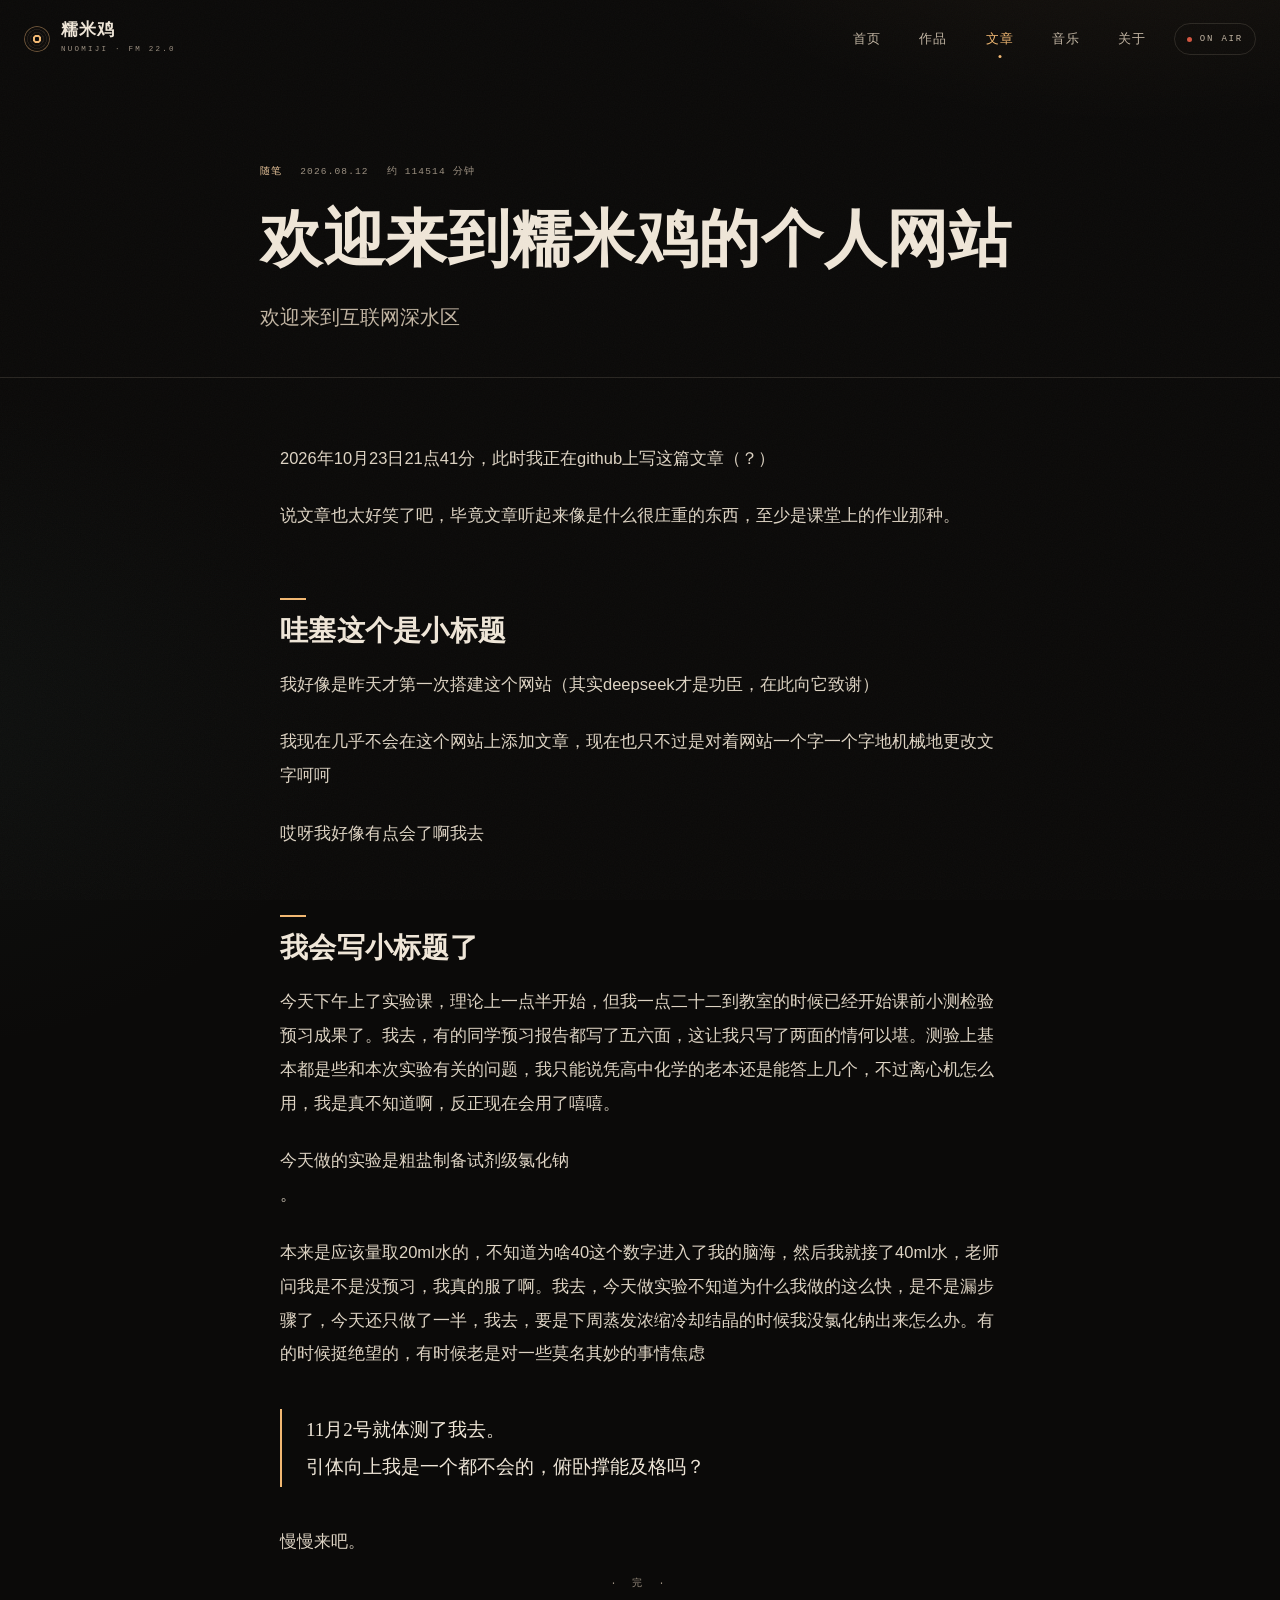
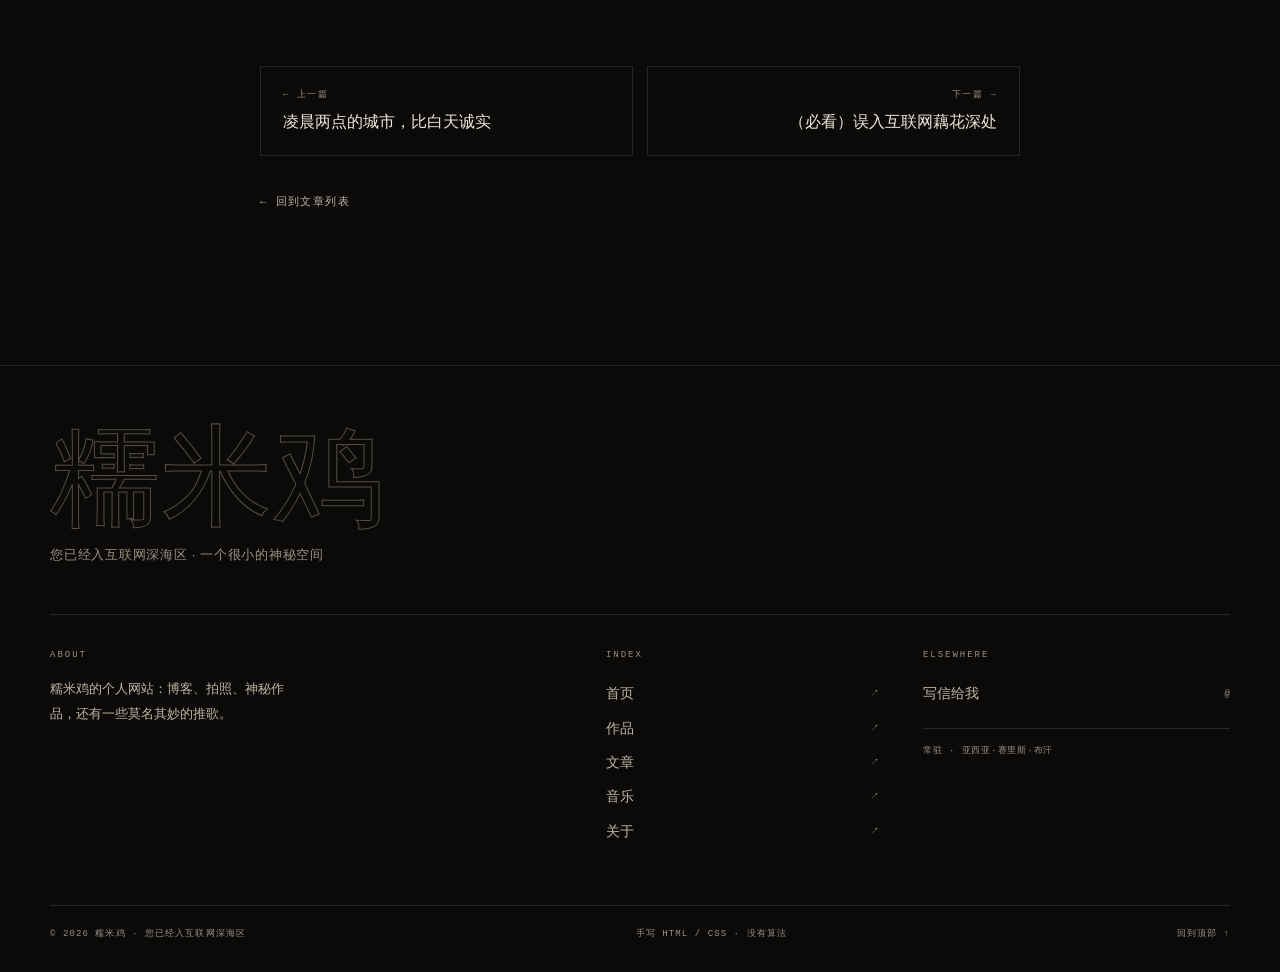
==== commit 1a3df3f1: "Update still-playing-records.html" ====
--- a/posts/still-playing-records.html
+++ b/posts/still-playing-records.html
@@ -3,12 +3,12 @@
 <head>
   <meta charset="UTF-8">
   <meta name="viewport" content="width=device-width, initial-scale=1">
-  <title>我为什么还在听一整张唱片 — 糯米鸡</title>
-  <meta name="description" content="从第一首听到最后一首，不跳过，不随机播放。在这个什么都能切的年代，我想保留一点不方便。">
+  <title>欢迎来到糯米鸡的个人网站 — 糯米鸡</title>
+  <meta name="description" content="这下真来到互联网深水区了（笑。">
   <meta name="theme-color" content="#0b0a09">
   <meta name="color-scheme" content="dark">
   <meta property="og:type" content="article">
-  <meta property="og:title" content="我为什么还在听一整张唱片 — 糯米鸡">
+  <meta property="og:title" content="欢迎来到糯米鸡的个人网站 — 糯米鸡">
   <meta property="og:image" content="../assets/img/track-night.jpg">
   <link rel="icon" href="../favicon.svg" type="image/svg+xml">
   <link rel="stylesheet" href="../assets/css/style.css">
@@ -23,37 +23,37 @@
       <header class="article-head">
         <div class="wrap">
           <div class="article-meta">
-            <span class="tag">音乐</span>
+            <span class="tag">随笔</span>
             <span>2026.08.12</span>
-            <span>约 5 分钟</span>
+            <span>约 114514 分钟</span>
           </div>
-          <h1 class="article-title">我为什么还在听一整张唱片</h1>
+          <h1 class="article-title">欢迎来到糯米鸡的个人网站</h1>
           <p class="article-lede">
-            从第一首听到最后一首，不跳过，不随机播放。在这个什么都能切的年代，我想保留一点不方便。
+            欢迎来到互联网深水区
           </p>
         </div>
       </header>
 
       <div class="article-body">
-        <p>我的书桌上有一台很旧的唱机，唱针换过两次。朋友来家里，看见它总会问：现在还有必要听黑胶吗？</p>
-        <p>有必要。但不是因为音质。</p>
+        <p>2026年10月23日21点41分，此时我正在github上写这篇文章（？）</p>
+        <p>说文章也太好笑了吧，毕竟文章听起来像是什么很庄重的东西，至少是课堂上的作业那种。</p>
 
-        <h2>一张唱片是一个房间</h2>
-        <p>数字音乐太方便了。想听哪首点哪首，前奏超过十秒就切，副歌不够炸就下一首。我们被训练成很没有耐心的听众，也让音乐变成了背景。</p>
-        <p>一张唱片不一样。你把它放上去，唱针落下，就得从第一首开始。你不能快进，也不能只挑主打歌。有些曲子第一遍听很平淡，第五遍才突然击中你。那种「击中」需要时间，而时间正是流媒体最不愿意给你的东西。</p>
-        <p>我喜欢一张唱片有 A 面和 B 面。A 面是白天，B 面是夜里；A 面适合出门，B 面适合回家。这个秩序是写好的，你只要跟着走。</p>
+        <h2>哇塞这个是小标题</h2>
+        <p>我好像是昨天才第一次搭建这个网站（其实deepseek才是功臣，在此向它致谢）</p>
+        <p>我现在几乎不会在这个网站上添加文章，现在也只不过是对着网站一个字一个字地机械地更改文字呵呵</p>
+        <p>哎呀我好像有点会了啊我去</p>
 
-        <h2>慢一点，听完整</h2>
-        <p>坂本龍一的《async》我听了大概三十遍。第一遍觉得太安静，第二遍开始听见钢琴之外的杂音：脚步、鸟叫、电流。后来才知道，那些「杂音」才是这张唱片想说的话。</p>
-        <p>如果第一遍就切掉，我永远不会知道。</p>
-        <p>所以我想保留一点不方便。想听歌的时候，先选一张唱片，从头放到尾。中间不碰手机，不做别的事，只是听。三十分钟，听起来很久，其实也就是刷两条短视频的时间。</p>
+        <h2>我会写小标题了</h2>
+        <p>今天下午上了实验课，理论上一点半开始，但我一点二十二到教室的时候已经开始课前小测检验预习成果了。我去，有的同学预习报告都写了五六面，这让我只写了两面的情何以堪。测验上基本都是些和本次实验有关的问题，我只能说凭高中化学的老本还是能答上几个，不过离心机怎么用，我是真不知道啊，反正现在会用了嘻嘻。</p>
+        <p>今天做的实验是粗盐制备试剂级氯化钠</p>。</p>
+        <p>本来是应该量取20ml水的，不知道为啥40这个数字进入了我的脑海，然后我就接了40ml水，老师问我是不是没预习，我真的服了啊。我去，今天做实验不知道为什么我做的这么快，是不是漏步骤了，今天还只做了一半，我去，要是下周蒸发浓缩冷却结晶的时候我没氯化钠出来怎么办。有的时候挺绝望的，有时候老是对一些莫名其妙的事情焦虑</p>
 
         <blockquote>
-          歌单是选择，专辑是关系。<br>
-          选择很快，关系很慢。
+          11月2号就体测了我去。<br>
+          引体向上我是一个都不会的，俯卧撑能及格吗？
         </blockquote>
 
-        <p>今晚你可以试试。随便找一张完整的专辑，从第一首开始。不用喜欢每一首，只要不跳过。</p>
+        <p>慢慢来吧。</p>
 
         <p class="article-end">· 完 ·</p>
       </div>
@@ -66,7 +66,7 @@
       </a>
       <a class="next" href="a-small-radio-station.html">
         <span>下一篇 →</span>
-        <strong>开一间很小的电台</strong>
+        <strong>（必看）误入互联网藕花深处</strong>
       </a>
     </nav>
     <p class="article-back"><a class="link-arrow" href="../blog.html">← 回到文章列表</a></p>
